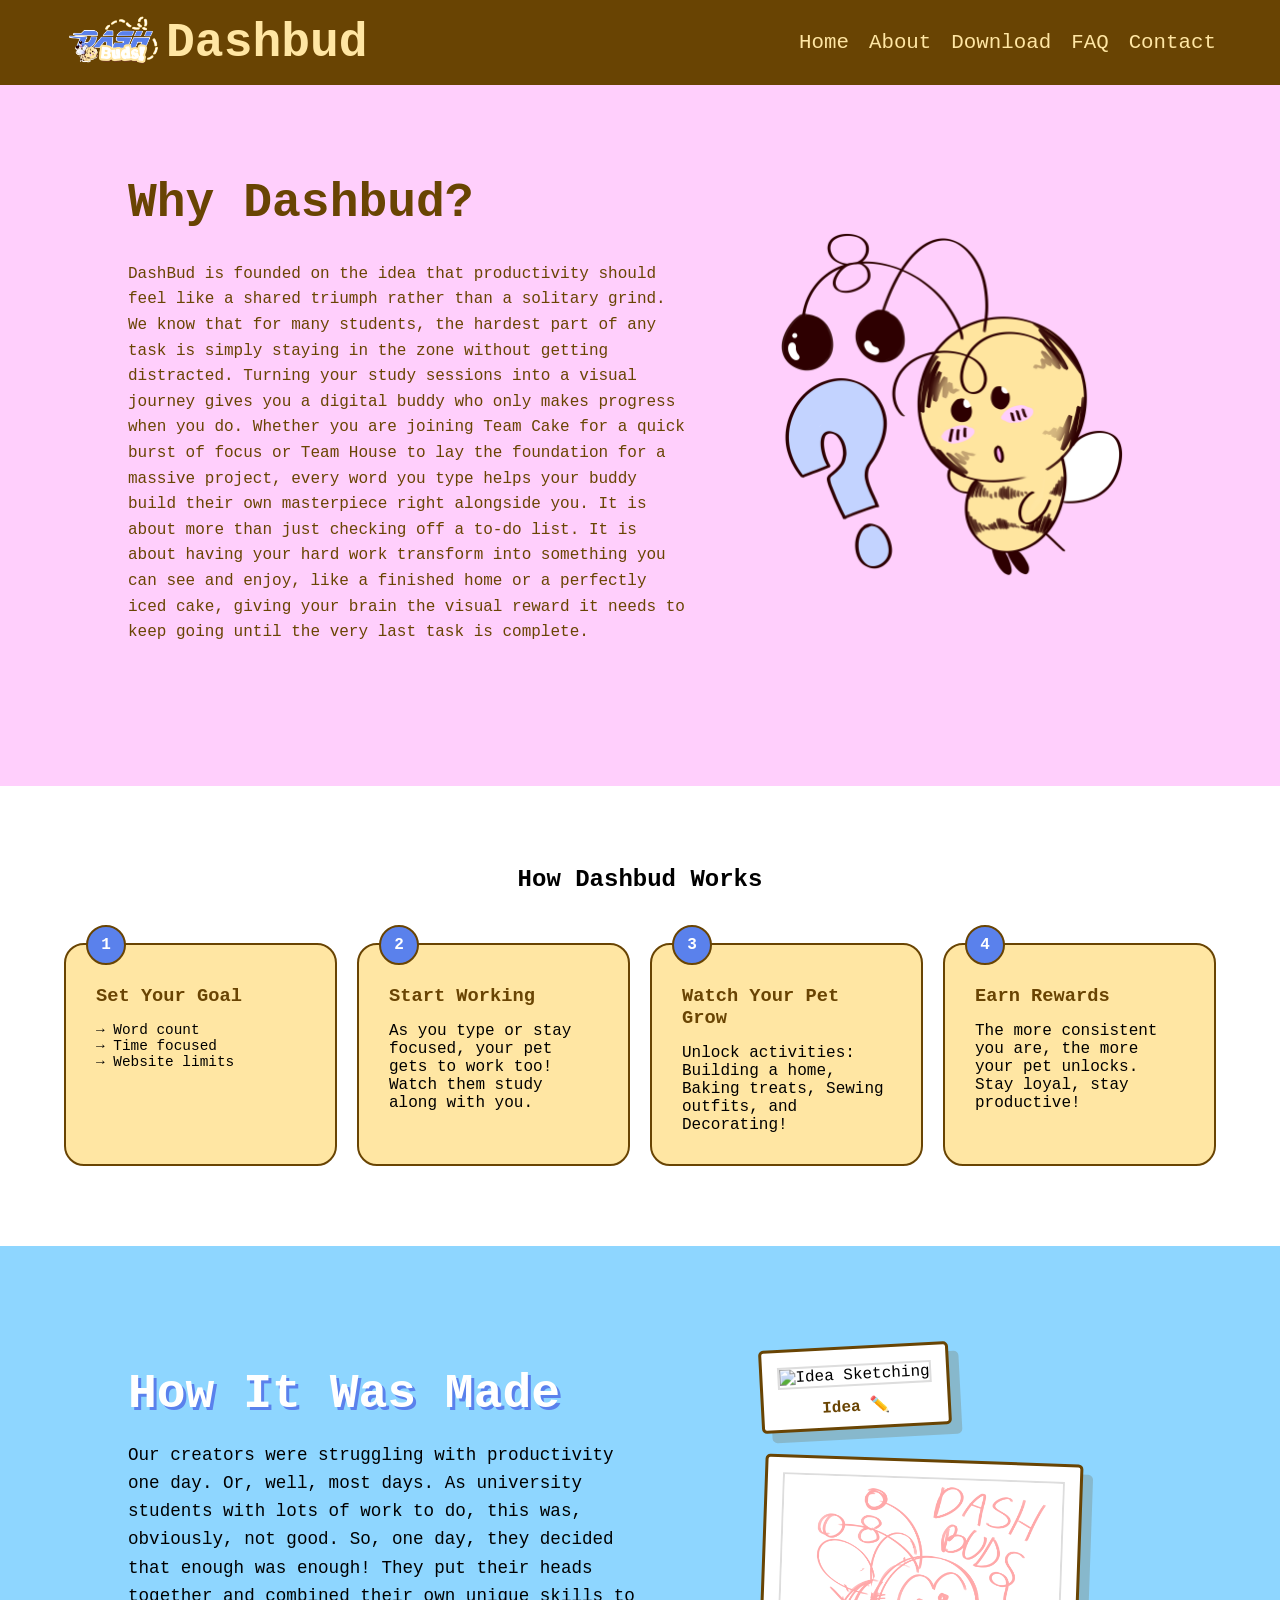
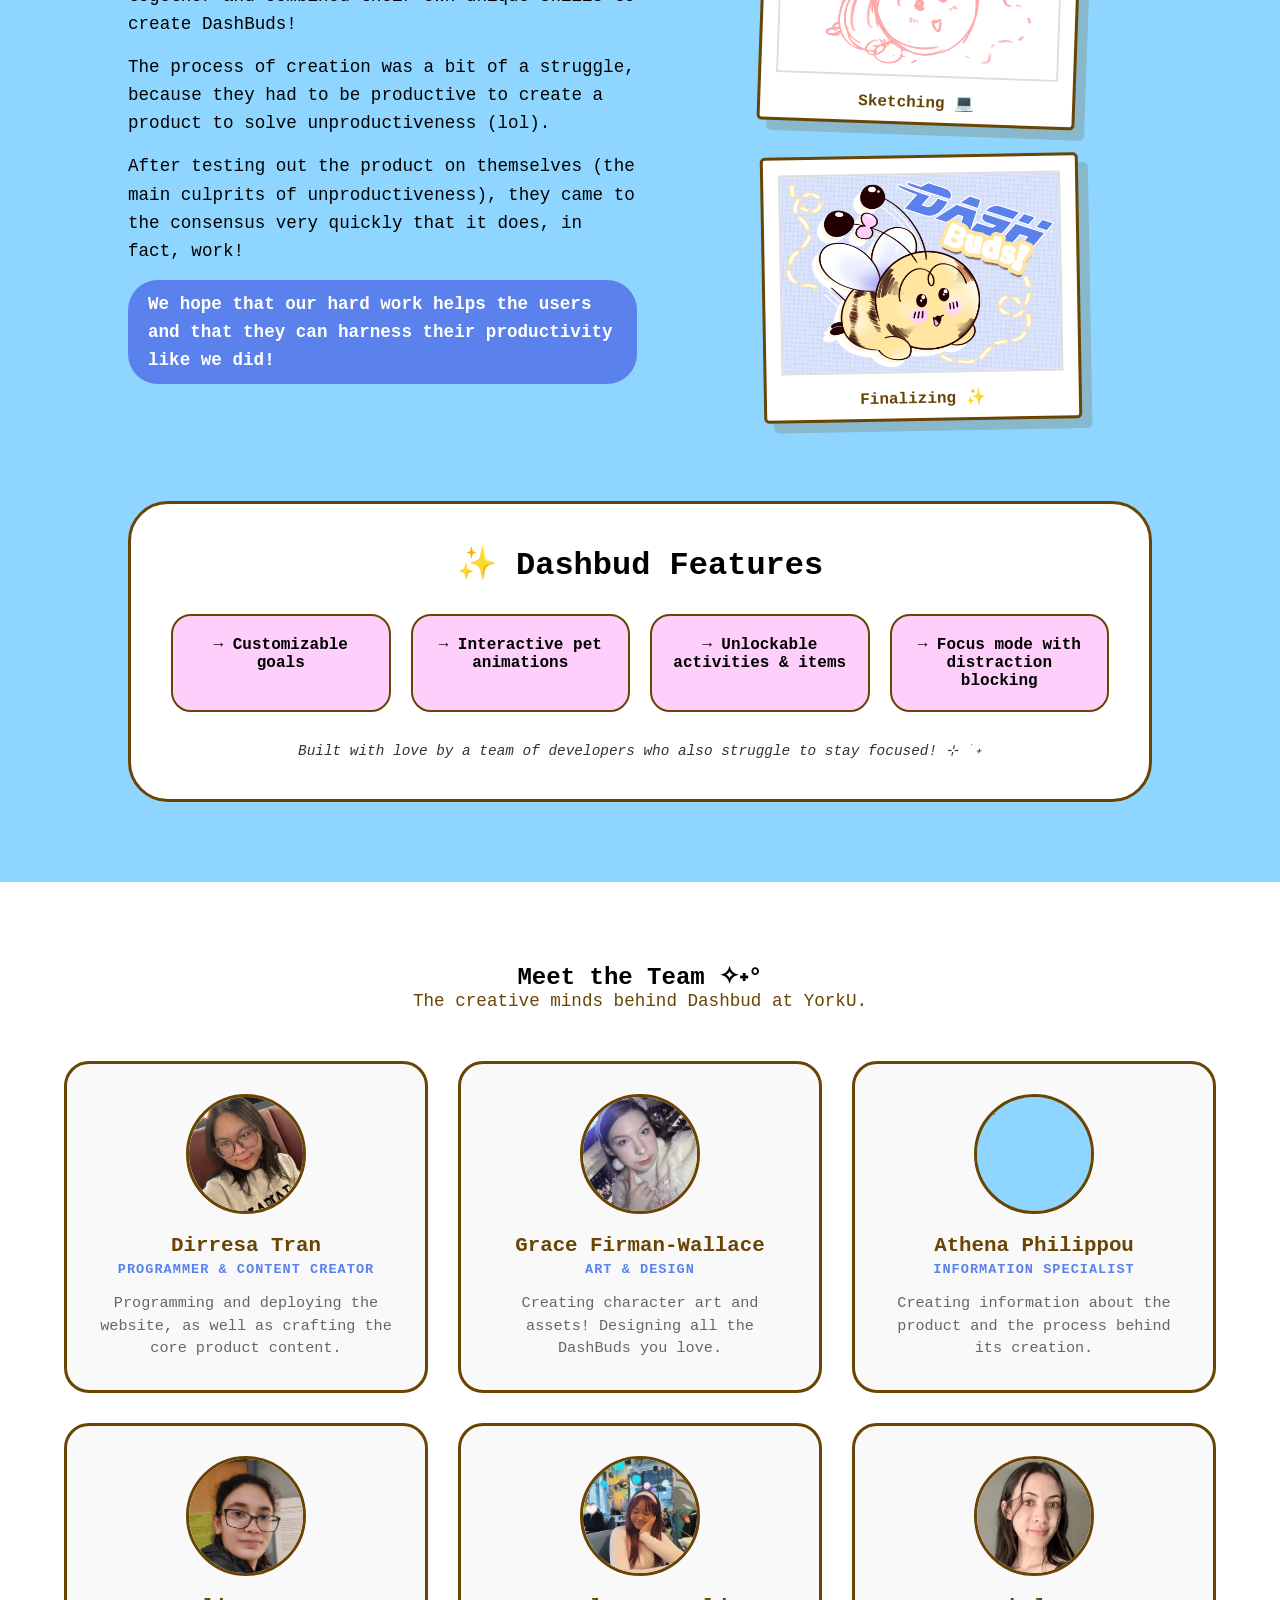
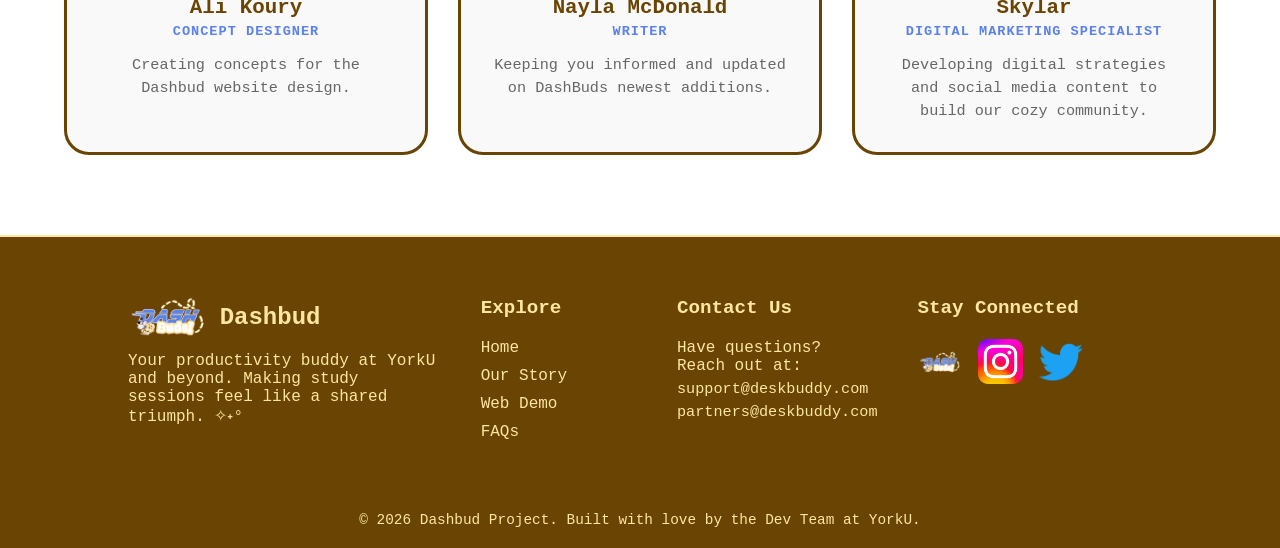
==== about.html @ 09f1fdd5 "Add files via upload" ====
<!DOCTYPE html>
<html lang="en">
<head>
    <meta charset="UTF-8">
    <meta name="viewport" content="width=device-width, initial-scale=1.0">
    <title>About Dashbud</title>
    <link rel="stylesheet" href="style.css">
</head>
<body>
    <div id="header"></div>

    <section class="about-hero">
        <div class="container about-flex">
            <div class="about-text">
                <h2>Why Dashbud?</h2>
                <p>DashBud is founded on the idea that productivity should feel like a shared triumph rather than a solitary grind. We know that for many students, the hardest part of any task is simply staying in the zone without getting distracted. Turning your study sessions into a visual journey gives you a digital buddy who only makes progress when you do. Whether you are joining Team Cake for a quick burst of focus or Team House to lay the foundation for a massive project, every word you type helps your buddy build their own masterpiece right alongside you. It is about more than just checking off a to-do list. It is about having your hard work transform into something you can see and enjoy, like a finished home or a perfectly iced cake, giving your brain the visual reward it needs to keep going until the very last task is complete.</p>
            </div>
            <div class="about-image">
                <div class="rect-photo"><img src="assets/DashBudsWhy.png"></div>
            </div>
        </div>
    </section>

    <section class="how-it-works">
        <h2 class="section-title">How Dashbud Works</h2>
        <div class="steps-grid">
            <div class="step-card">
                <div class="step-num">1</div>
                <h3>Set Your Goal</h3>
                <ul>
                    <li>→ Word count</li>
                    <li>→ Time focused</li>
                    <li>→ Website limits</li>
                </ul>
            </div>
            <div class="step-card">
                <div class="step-num">2</div>
                <h3>Start Working</h3>
                <p>As you type or stay focused, your pet gets to work too! Watch them study along with you.</p>
            </div>
            <div class="step-card">
                <div class="step-num">3</div>
                <h3>Watch Your Pet Grow</h3>
                <p>Unlock activities: Building a home, Baking treats, Sewing outfits, and Decorating!</p>
            </div>
            <div class="step-card">
                <div class="step-num">4</div>
                <h3>Earn Rewards</h3>
                <p>The more consistent you are, the more your pet unlocks. Stay loyal, stay productive!</p>
            </div>
        </div>
    </section>

    <section class="process-section">
        <div class="container">
            
            <div class="about-flex">
                <div class="process-story">
                    <h3>How It Was Made</h3>
                    <p>Our creators were struggling with productivity one day. Or, well, most days. As university students with lots of work to do, this was, obviously, not good. So, one day, they decided that enough was enough! They put their heads together and combined their own unique skills to create DashBuds!</p>
                    <p>The process of creation was a bit of a struggle, because they had to be productive to create a product to solve unproductiveness (lol).</p>
                    <p>After testing out the product on themselves (the main culprits of unproductiveness), they came to the consensus very quickly that it does, in fact, work!</p>
                    <p class="wish-note">We hope that our hard work helps the users and that they can harness their productivity like we did!</p>
                </div>

                <div class="about-image">
                    <div class="process-photo-stack">
                        <div class="photo-item polaroid-1">
                            <img src="assets/process1.png" alt="Idea Sketching">
                            <span class="caption">Idea ✏️</span>
                        </div>
                        <div class="photo-item polaroid-2">
                            <img src="assets/sketch.png" alt="Coding Session">
                            <span class="caption">Sketching 💻</span>
                        </div>
                        <div class="photo-item polaroid-3">
                            <img src="assets/main.png" alt="Team Testing">
                            <span class="caption">Finalizing ✨</span>
                        </div>
                    </div>
                </div>
            </div>

            <div class="features-box">
                <h3>✨ Dashbud Features</h3>
                <div class="features-grid">
                    <div class="feature-item">→ Customizable goals</div>
                    <div class="feature-item">→ Interactive pet animations</div>
                    <div class="feature-item">→ Unlockable activities & items</div>
                    <div class="feature-item">→ Focus mode with distraction blocking</div>
                </div>
                <p class="process-note">Built with love by a team of developers who also struggle to stay focused! ⊹ ࣪ ˖</p>
            </div>
        </div>
    </section>


    <section class="team-section">
        <div class="container">
            <h2 class="section-title">Meet the Team ✧˖°</h2>
            <p class="team-sub">The creative minds behind Dashbud at YorkU.</p>
            
            <div class="team-grid">
                <div class="team-card">
                    <div class="member-photo"><img src="assets/dirresa.png"></div>
                    <div class="member-info">
                        <h3>Dirresa Tran</h3>
                        <p class="role">Programmer & Content Creator</p>
                        <p class="desc">Programming and deploying the website, as well as crafting the core product content.</p>
                    </div>
                </div>
                <div class="team-card">
                    <div class="member-photo"><img src="assets/GraceBioPhoto.png"></div>
                    <div class="member-info">
                        <h3>Grace Firman-Wallace</h3>
                        <p class="role">Art & Design</p>
                        <p class="desc">Creating character art and assets! Designing all the DashBuds you love.</p>
                    </div>
                </div>
                <div class="team-card">
                    <div class="member-photo"><img src="assets/athena.jpg"></div>
                    <div class="member-info">
                        <h3>Athena Philippou</h3>
                        <p class="role">Information Specialist</p>
                        <p class="desc">Creating information about the product and the process behind its creation.</p>
                    </div>
                </div>
                <div class="team-card">
                    <div class="member-photo"><img src="assets/ali_photo1.png"></div>
                    <div class="member-info">
                        <h3>Ali Koury</h3>
                        <p class="role">Concept Designer</p>
                        <p class="desc">Creating concepts for the Dashbud website design.</p>
                    </div>
                </div>
                <div class="team-card">
                    <div class="member-photo"><img src="assets/naylaaaa.jpeg"></div>
                    <div class="member-info">
                        <h3>Nayla McDonald</h3>
                        <p class="role">Writer</p>
                        <p class="desc">Keeping you informed and updated on DashBuds newest additions.</p>
                    </div>
                </div>
                <div class="team-card">
                    <div class="member-photo"><img src="assets/SkylarBioPhoto.png"></div>
                    <div class="member-info">
                        <h3>Skylar</h3>
                        <p class="role">Digital Marketing Specialist</p>
                        <p class="desc">Developing digital strategies and social media content to build our cozy community. </p>
                    </div>
                </div>
                
            </div>
        </div>
    </section>

    <div id="footer"></div> <script src="include.js"></script>

    <script src="script.js"></script>
    <script src="include.js"></script>
</body>
</html>
---- style.css ----
* {
    margin: 0;
    padding: 0;
    box-sizing: border-box;
    font-family: "Courier New", sans-serif;
}

/* NAVBAR */
.navbar {
    width: 100%;
    background: #694403;
    padding: 15px 5%;
    display: flex;
    justify-content: space-between;
    align-items: center;
    flex-wrap: wrap;
}

.logo-text {
    text-decoration: none; 
    color: #ffe6a3; 
    font-size: clamp(1.5rem, 5vw, 3rem);
    font-weight: 700;
    flex: 1;
}

.logo-text:hover {
    color: #ffcffc;
}

.navbar nav {
    display: flex;
    flex-wrap: wrap;
}

.navbar nav a {
    margin-left: 20px;
    text-decoration: none;
    color: #ffe6a3;
    font-size: clamp(0.9rem, 2vw, 1.3rem);
    font-weight: 400;
    transition: 0.3s;
}

.navbar nav a:hover {
    color: #ffcffc;
    text-decoration: underline;
}

.logo img {
    height: 50px;
    width: auto;
    object-fit: contain;
}

/* HERO SECTION */
.hero {
    display: flex;
    justify-content: space-between;
    align-items: stretch;
    background: linear-gradient(135deg, #ffcffc, #8ed6ff);
    position: relative;
    padding: 0 100px 0 80px;
    height: 80vh;
    overflow: hidden;
}

.hero-text {
    display: flex;
    flex-direction: column;
    justify-content: center;
    max-width: 40%;
    color: #694403;
    z-index: 2;
}

.hero-text h1 {
    font-size: clamp(2.5rem, 6vw, 4rem);
    font-weight: 800;
    margin-bottom: 1rem;
    letter-spacing: 2px;
    text-shadow: 2px 2px 4px rgba(0, 0, 0, 0.1);
}

.hero-text .sub {
    color: #694403;
    font-size: 1rem;
    font-weight: 400;
    opacity: 0.9;
    line-height: 1.6;
}

.cta-btn {
    margin-top: 20px;
    padding: 12px 25px;
    background: #5a81ec;
    color: #fff;
    font-weight: 700;
    border: none;
    border-radius: 25px;
    cursor: pointer;
    font-size: 20px;
    width: fit-content;
    transition: 0.3s ease;
}

.cta-btn:hover {
    transform: scale(1.05);
    background: #ffe6a3;
    color: #694403;
}

.hero-image {
    display: flex;
    align-items: center;
    justify-content: flex-end;
    flex: 1;
    height: 100%;
}

.circle-photo {
    height: 100%;
    width: auto;
    -webkit-mask-image: linear-gradient(to right, transparent 0%, black 20%, black 80%, transparent 100%);
    mask-image: linear-gradient(to right, transparent 0%, black 20%, black 80%, transparent 100%);
}

.circle-photo img {
    height: 100%;
    width: auto;
    object-fit: contain;
    display: block;
}
/* FIX RIÊNG CHO MOBILE */
@media (max-width: 768px) {
    .hero-image {
        height: auto;
        margin-top: 20px;
    }
    
    .circle-photo {
        max-width: 300px; /* Trên mobile thì cho pet nhỏ lại xíu cho cân đối */
    }
}

/* USERS SECTION */
.users-section {
    padding: 60px 5%;
    background-color: #8ed6ff;
    text-align: center;
}

.carousel-container {
    position: relative;
    max-width: 850px;
    margin: 0 auto;
    display: flex;
    align-items: center;
    justify-content: center;
    gap: 30px;
}

.slider {
    width: 100%;
    min-height: 250px;
    display: flex;
    align-items: center;
}

.user-slide {
    display: none;
    width: 100%;
    animation: fadeIn 0.5s ease-in-out;
    flex-direction: row;
    align-items: center;
    gap: 30px;
}

.user-slide.active {
    display: flex;
}

.rect-photo {
    width: 200px;
    height: 200px;
    background: #fff;
    border-radius: 20px;
    display: flex;
    align-items: center;
    justify-content: center;
    box-shadow: 6px 6px 0px #ffcffc;
    flex-shrink: 0;
    overflow: hidden; /* Cắt bỏ phần ảnh thừa nếu to hơn khung */
    border: 2px solid #694403; /* Thêm viền nâu cho tông xuyệt tông với Dashbud */
}

.rect-photo img {
    width: 100%;
    height: 100%;
    object-fit: cover; /* Ảnh sẽ lấp đầy khung mà không bị móp méo */
    display: block;
}

.user-text {
    flex: 1;
    text-align: left;
}

.quote {
    font-size: 1.1rem;
    font-weight: 500;
    font-style: italic;
    color: #fff;
    line-height: 1.5;
    margin-bottom: 10px;
}

.user-name {
    font-weight: bold;
    font-size: 1.1rem;
    color: #694403;
}

.nav-btn {
    background: #5a81ec;
    border: 2px solid #fff;
    color: #fff;
    width: 40px;
    height: 40px;
    border-radius: 50%;
    cursor: pointer;
    font-size: 18px;
    transition: 0.2s;
    z-index: 10;
    flex-shrink: 0;
}

.nav-btn:hover {
    background: #ffe6a3;
    border-color: #694403;
    color: #694403;
}

@keyframes fadeIn {
    from { opacity: 0; transform: translateY(10px); }
    to { opacity: 1; transform: translateY(0); }
}

@media (max-width: 768px) {
    .carousel-container {
        gap: 10px;
    }
    
    .user-slide {
        flex-direction: column;
        text-align: center;
        gap: 20px;
    }

    .user-text {
        text-align: center;
    }

    .rect-photo {
        width: 150px;
        height: 150px;
    }

    .quote {
        font-size: 1rem;
    }
    
    .nav-btn {
        width: 35px;
        height: 35px;
        font-size: 14px;
    }
}

/* NEWS SECTION - CLEAN VERSION */
.news {
    padding: 80px 5%;
    background-color: #ffcffc;
    text-align: center;
}

.news h1{
    padding-bottom: 50px;
}

.news-grid {
    display: grid;
    grid-template-columns: repeat(auto-fit, minmax(300px, 1fr));
    gap: 30px;
    margin: 0 auto 50px;
    max-width: 1200px;
}

/* Sửa lỗi link */
.news-card-link {
    text-decoration: none;
    color: inherit;
    display: block;
}

.news-card {
    background: #fff;
    border-radius: 20px;
    overflow: hidden;
    transition: 0.3s ease;
    border: 2px solid #694403; /* Đồng bộ viền nâu Dashbud */
    display: flex;
    flex-direction: column;
    height: 100%;
}

.news-card:hover {
    transform: translateY(-10px);
    box-shadow: 10px 10px 0px rgba(105, 68, 3, 0.2);
}

/* Xử lý hình ảnh */
.news-img-placeholder {
    height: 200px;
    background: #ffe6a3;
    overflow: hidden;
    display: flex;
    align-items: center;
    justify-content: center;
}

.news-img-placeholder img {
    width: 100%;
    height: 100%;
    object-fit: cover; /* Giúp ảnh không bị móp méo */
    transition: 0.5s ease;
}

.news-card:hover .news-img-placeholder img {
    transform: scale(1.1);
}

.news-content {
    padding: 25px;
    text-align: left;
    flex-grow: 1;
}

.news-content h3 {
    color: #5a81ec;
    margin-bottom: 15px;
    font-size: 1.2rem;
    font-weight: 800;
}

.news-content p {
    font-size: 0.95rem;
    color: #694403;
    margin-bottom: 8px;
    line-height: 1.5;
}

.read-more {
    display: block;
    margin-top: 15px;
    font-weight: bold;
    color: #5a81ec;
    font-size: 0.9rem;
}

/* Button More News */
.news-btn {
    padding: 15px 45px;
    background: #5a81ec;
    border: 2px solid #fff;
    border-radius: 30px;
    cursor: pointer;
    transition: 0.3s;
    display: inline-block;
}

.news-btn a {
    color: white;
    text-decoration: none;
    font-size: 18px;
    font-weight: bold;
    display: block;
}

.news-btn:hover {
    background: #ffe6a3;
    border: 2px solid #694403;
    transform: scale(1.05);
}

.news-btn:hover a {
    color: #694403;
}

/* Sửa lại Global Responsive cho đồng bộ */
@media (max-width: 768px) {
    .news-grid {
        grid-template-columns: 1fr; /* 1 cột trên mobile */
    }
    
    .news-img-placeholder {
        height: 180px;
    }

    .section-title {
        font-size: 2rem;
    }
}
/* ABOUT PAGE SPECIFIC */
.about-hero {
    padding: 80px 10%;
    background-color: #ffcffc;
    color: #694403;
    /* Đảm bảo flex cân đối */
    display: flex;
    justify-content: center;
}

.about-text {
    flex: 1.5; /* Cho chữ rộng hơn một chút */
    line-height: 1.6;
}

.about-text h2 {
    font-size: 3rem;
    margin-bottom: 20px;
}
.about-hero .about-image {
    flex: 1;
    display: flex;
    justify-content: center;
}

/* Xóa bỏ mọi khung đồ của rect-photo chỉ riêng ở phần này */
.about-hero .rect-photo {
    width: 100%;       /* Cho phép nó to ra */
    height: auto;      /* Không cố định chiều cao 200px nữa */
    background: none;  /* Bỏ nền trắng */
    box-shadow: none;  /* Bỏ bóng đổ */
    border-radius: 0;  /* Bỏ bo góc */
    border: none;      /* Bỏ viền nếu có */
}

/* Làm cho tấm ảnh to lên */
.about-hero .rect-photo img {
    width: 100%;       /* To hết cỡ theo div mẹ */
    max-width: 550px;  /* Nhưng không quá 550px để tránh bị vỡ hình */
    height: auto;
    object-fit: contain;
}

.how-it-works {
    padding: 80px 5%;
    background-color: #fff;
    text-align: center;
}

.steps-grid {
    display: grid;
    grid-template-columns: repeat(auto-fit, minmax(220px, 1fr));
    gap: 20px;
    margin-top: 50px;
}

.step-card {
    background: #ffe6a3; 
    padding: 30px;
    border-radius: 20px;
    position: relative;
    border: 2px solid #694403;
    text-align: left;
}

.step-num {
    position: absolute;
    top: -20px;
    left: 20px;
    background: #5a81ec; 
    color: white;
    width: 40px;
    height: 40px;
    border-radius: 50%;
    display: flex;
    align-items: center;
    justify-content: center;
    font-weight: bold;
    border: 2px solid #694403;
}

.step-card h3 {
    margin-top: 10px;
    color: #694403;
    margin-bottom: 15px;
}

.step-card ul {
    list-style: none;
    font-size: 0.9rem;
}

.process-section {
    padding: 80px 10%;
    background-color: #8ed6ff;
    color: #000;
}

.about-flex {
    display: flex;
    align-items: center;
    gap: 50px;
    margin-bottom: 60px;
}

/* PROCESS */
.process-story {
    flex: 1.2;
    text-align: left;
}

.process-story h3 {
    font-size: 3rem;
    margin-bottom: 20px;
    color: #fff;
    text-shadow: 3px 3px #5a81ec;
}

.process-story p {
    line-height: 1.6;
    margin-bottom: 15px;
    font-size: 1.1rem;
}

.wish-note {
    font-weight: bold;
    color: #fff;
    background: #5a81ec;
    padding: 10px 20px;
    border-radius: 30px;
}

/* PROCESS PHOTO STACK (Cập nhật mới) */
.about-image {
    flex: 1;
    display: flex;
    justify-content: center;
    align-items: center;
    padding: 20px;
}

.process-photo-stack {
    display: flex;
    flex-direction: column; /* Xếp dọc */
    gap: 30px; /* Khoảng cách giữa các tấm hình */
    position: relative;
    width: 100%;
    max-width: 320px; /* Giới hạn độ rộng tổng thể */
}

/* Style chung cho hiệu ứng Polaroid */
.photo-item {
    background: #fff;
    padding: 15px 15px 40px 15px; /* Padding dưới dày hơn để ghi chú */
    border: 3px solid #694403;
    border-radius: 5px; /* Bo góc nhẹ */
    box-shadow: 10px 10px 0px rgba(105, 68, 3, 0.2); /* Bóng đổ mờ */
    transition: all 0.3s ease;
    position: relative;
}

.photo-item img {
    width: 100%;
    height: 200px; /* Cố định chiều cao ảnh */
    object-fit: cover; /* Cắt ảnh khớp khung */
    border: 2px solid #ddd;
}

.photo-item .caption {
    position: absolute;
    bottom: 10px;
    left: 0;
    width: 100%;
    text-align: center;
    font-weight: bold;
    color: #694403;
    font-size: 1rem;
    font-family: "Courier New", sans-serif; /* Dùng font đánh máy cho caption */
}

/* Hover effect: Nổi lên và đổi màu bóng đổ */
.photo-item:hover {
    transform: scale(1.05) rotate(0deg) !important; /* Về thẳng đứng khi hover */
    box-shadow: 10px 10px 0px #ffe6a3; /* Bóng đổ vàng của Dashbud */
    z-index: 10; /* Nổi lên trên */
}

/* Hiệu ứng xoay nhẹ và lệch góc để nhìn tự nhiên */
.polaroid-1 {
    transform: rotate(-3deg);
    align-self: flex-start; /* Lệch trái */
}

.polaroid-2 {
    transform: rotate(2deg);
    align-self: center; /* Ở giữa */
}

.polaroid-3 {
    transform: rotate(-1deg);
    align-self: flex-end; /* Lệch phải */
}

/* RESPONSIVE */
@media (max-width: 992px) {
    .about-image {
        margin-top: 40px;
        width: 100%;
    }
    .process-photo-stack {
        flex-direction: row; /* Trên mobile bóp nhỏ lại thì xếp ngang */
        justify-content: center;
        max-width: 100%;
        gap: 15px;
    }
    .photo-item {
        width: 30%; /* Mỗi tấm chiếm 30% chiều rộng */
        padding: 10px 10px 30px 10px;
    }
    .photo-item img {
        height: 120px; /* Giảm chiều cao ảnh trên mobile */
    }
    .polaroid-1, .polaroid-2, .polaroid-3 {
        transform: rotate(0deg); /* Bỏ xoay trên mobile cho gọn */
        align-self: auto;
    }
}

/* Features Styling */
.features-box {
    background: #fff;
    padding: 40px;
    border-radius: 40px;
    border: 3px solid #694403;
    text-align: center;
}

.features-box h3 {
    font-size: 2rem;
    margin-bottom: 30px;
}

.features-grid {
    display: grid;
    grid-template-columns: repeat(auto-fit, minmax(200px, 1fr));
    gap: 20px;
    margin-bottom: 30px;
}

.feature-item {
    background: #ffcffc;
    padding: 20px;
    border-radius: 20px;
    border: 2px solid #694403;
    font-weight: bold;
    transition: 0.3s;
}

.feature-item:hover {
    transform: scale(1.05);
    background: #ffe6a3;
}

.process-note {
    font-size: 0.9rem;
    font-style: italic;
    opacity: 0.8;
}

/* Responsive */
@media (max-width: 992px) {
    .about-flex {
        flex-direction: column;
        text-align: center;
    }
    .process-story { text-align: center; }
    .process-photo-frame { width: 280px; height: 280px; }
}

/* TEAM SECTION */
.team-section {
    padding: 80px 5%;
    background-color: #fff;
    text-align: center;
}

.team-sub {
    color: #694403;
    margin-bottom: 50px;
    font-size: 1.1rem;
}

.team-grid {
    display: grid;
    grid-template-columns: repeat(auto-fit, minmax(280px, 1fr));
    gap: 30px;
    max-width: 1200px;
    margin: 0 auto;
}

.team-card {
    background: #f9f9f9;
    border: 3px solid #694403;
    border-radius: 25px;
    padding: 30px;
    transition: all 0.3s ease;
    position: relative;
    overflow: hidden;
}

.team-card:hover {
    transform: translateY(-10px);
    background: #ffcffc; /* Đổi sang hồng khi hover */
    box-shadow: 10px 10px 0px #5a81ec; /* Bóng đổ xanh */
}

.member-photo {
    width: 120px;
    height: 120px;
    background: #8ed6ff;
    border-radius: 50%;
    margin: 0 auto 20px;
    display: flex;
    align-items: center;
    justify-content: center;
    border: 3px solid #694403;
    overflow: hidden; /* CỰC KỲ QUAN TRỌNG: Để ảnh không lòi ra ngoài vòng tròn */
}

.member-photo img {
    width: 100%;
    height: 100%;
    object-fit: cover; /* Giúp ảnh không bị móp méo */
    display: block;
}

.member-info h3 {
    color: #694403;
    margin-bottom: 5px;
    font-size: 1.3rem;
}

.member-info .role {
    color: #5a81ec;
    font-weight: bold;
    text-transform: uppercase;
    font-size: 0.85rem;
    letter-spacing: 1px;
    margin-bottom: 15px;
}

.member-info .desc {
    color: #666;
    font-size: 0.95rem;
    line-height: 1.5;
}

/* Responsive */
@media (max-width: 768px) {
    .team-grid {
        grid-template-columns: 1fr;
    }
}

/* Responsive About */
@media (max-width: 768px) {
    .about-flex {
        flex-direction: column;
        text-align: center;
    }
    .about-text h2 { font-size: 2rem; }
    .rect-photo { width: 100%; height: 250px; }
}

/* INSTRUCTIONS SECTION STYLES */
.ins-section {
    padding: 80px 5%;
    background-color: #8ed6ff; /* Blue background */
    min-height: 100vh;
    display: flex;
    justify-content: center;
}

.ins-container {
    max-width: 900px;
    width: 100%;
    text-align: center;
}

.ins-title {
    font-size: 3rem;
    color: #694403;
    margin-bottom: 40px;
    font-weight: 800;
}

/* Step Items */
.ins-steps {
    display: flex;
    flex-direction: column;
    gap: 20px;
    margin-bottom: 50px;
    align-items: center;
}

.ins-step-item {
    display: flex;
    align-items: center;
    gap: 20px;
    background: white;
    padding: 20px 30px;
    border-radius: 50px;
    width: 100%;
    max-width: 600px;
    border: 3px solid #694403;
    box-shadow: 8px 8px 0px #ffe6a3;
}

.ins-badge {
    background: #5a81ec;
    color: white;
    width: 40px;
    height: 40px;
    border-radius: 50%;
    display: flex;
    align-items: center;
    justify-content: center;
    font-weight: bold;
    font-size: 1.2rem;
    flex-shrink: 0;
    border: 2px solid #694403;
}

.ins-step-item p {
    color: #694403;
    font-size: 1.1rem;
    text-align: left;
}

/* Grid Buttons */
.ins-grid {
    display: grid;
    grid-template-columns: repeat(auto-fit, minmax(200px, 1fr));
    gap: 20px;
    margin-bottom: 60px;
}

.ins-card {
    background: #ffe6a3;
    padding: 20px;
    border-radius: 20px;
    text-decoration: none;
    color: #694403;
    font-weight: bold;
    font-size: 1.2rem;
    border: 3px solid #694403;
    transition: 0.3s ease;
}

.ins-card:hover {
    transform: translateY(-5px);
    background: white;
}

.ins-divider {
    height: 4px;
    background: repeating-linear-gradient(90deg, #694403, #694403 10px, transparent 10px, transparent 20px);
    margin: 40px auto;
    width: 80%;
    opacity: 0.3;
}

/* Demo Box */
.ins-demo-box {
    background: #ffcffc;
    padding: 50px 30px;
    border-radius: 30px;
    border: 3px solid #694403;
    box-shadow: 12px 12px 0px #694403;
}

.ins-demo-box h3 {
    font-size: 2.2rem;
    color: #694403;
    margin-bottom: 15px;
}

.ins-demo-box p {
    color: #694403;
    margin-bottom: 25px;
    font-size: 1.1rem;
}

.ins-cta-btn {
    display: inline-block;
    padding: 15px 35px;
    background: #5a81ec;
    color: white;
    text-decoration: none;
    border-radius: 30px;
    font-weight: bold;
    font-size: 1.2rem;
    border: 3px solid #694403;
    transition: 0.3s;
}

.ins-cta-btn:hover {
    background: #ffe6a3;
    color: #694403;
    transform: scale(1.05);
}

/* Responsive */
@media (max-width: 768px) {
    .ins-title { font-size: 2.2rem; }
    .ins-step-item { border-radius: 20px; padding: 15px; }
    .ins-badge { width: 30px; height: 30px; font-size: 1rem; }
    .ins-demo-box h3 { font-size: 1.8rem; }
}

/* PRODUCTIVITY BAR (CHO TRANG DASHBOARD) */
.progress-container {
    width: 100%;
    max-width: 500px;
    height: 30px;
    background: #eee;
    border-radius: 15px;
    margin: 20px auto;
    overflow: hidden;
    border: 2px solid #694403;
}

.progress-bar {
    height: 100%;
    width: 0%; /* JS sẽ điều khiển cái này */
    background: linear-gradient(to right, #ffb3ec, #5a81ec);
    transition: width 0.5s ease-in-out;
}

.character-selection {
    display: flex;
    justify-content: center;
    gap: 20px;
    margin-bottom: 30px;
}

.char-option {
    width: 80px;
    height: 80px;
    border-radius: 50%;
    background: #fff;
    cursor: pointer;
    border: 3px solid transparent;
    transition: 0.3s;
}

.char-option.selected {
    border-color: #5a81ec;
    transform: scale(1.2);
}

/* DASHBOARD STYLES */
.dashboard-container {
    max-width: 800px;
    margin: 50px auto;
    background: white;
    padding: 40px;
    border-radius: 30px;
    text-align: center;
    box-shadow: 15px 15px 0px #694403;
    border: 3px solid #694403;
}

.char-options {
    display: flex;
    justify-content: center;
    gap: 15px;
    margin: 20px 0;
}

.char-item {
    width: 60px;
    height: 60px;
    border-radius: 50%;
    background: #ffe6a3;
    display: flex;
    align-items: center;
    justify-content: center;
    cursor: pointer;
    border: 3px solid transparent;
    transition: 0.3s;
}

.char-item.active {
    border-color: #5a81ec;
    transform: scale(1.2);
    background: #8ed6ff;
}

.main-display {
    display: flex;
    flex-direction: column;
    align-items: center;
    gap: 20px;
    margin-top: 30px;
}

#mainPet {
    height: 200px;
    object-fit: contain;
}

.progress-container {
    width: 300px;
    height: 25px;
    background: #eee;
    border-radius: 20px;
    border: 2px solid #694403;
    overflow: hidden;
    margin: 10px 0;
}

.progress-bar {
    width: 0%;
    height: 100%;
    background: linear-gradient(to right, #ffb3ec, #5a81ec);
    transition: width 0.8s cubic-bezier(0.175, 0.885, 0.32, 1.275);
}

.input-group {
    display: flex;
    gap: 10px;
    margin-top: 20px;
}

.input-group input {
    padding: 10px;
    border-radius: 10px;
    border: 2px solid #ddd;
    outline: none;
}


/* FAQ SECTION STYLES */
.faq-section {
    padding: 100px 5%;
    display: flex;
    justify-content: center;
    min-height: 100vh;
}

.faq-container {
    max-width: 800px;
    width: 100%;
}

.faq-title {
    font-size: 3rem;
    color: #694403;
    text-align: center;
    margin-bottom: 50px;
    font-weight: 800;
}

.faq-list {
    display: flex;
    flex-direction: column;
    gap: 20px;
}

/* Style cho từng mục FAQ */
.faq-item {
    background: white;
    border: 3px solid #694403;
    border-radius: 20px;
    overflow: hidden;
    box-shadow: 8px 8px 0px #ffcffc; /* Đổ bóng màu hồng cute */
    transition: transform 0.2s ease;
}

.faq-item:hover {
    transform: translateY(-3px);
}

/* Phần câu hỏi (Cái thanh bấm vào) */
summary {
    padding: 25px;
    font-size: 1.3rem;
    font-weight: bold;
    color: #694403;
    cursor: pointer;
    list-style: none; /* Bỏ dấu mũi tên mặc định của trình duyệt */
    position: relative;
    display: flex;
    justify-content: space-between;
    align-items: center;
}

/* Tạo dấu + giả để làm mũi tên cho đẹp */
summary::after {
    content: '▼';
    font-size: 1rem;
    transition: transform 0.3s;
    color: #5a81ec;
}

/* Khi mở ra thì xoay mũi tên */
details[open] summary::after {
    transform: rotate(180deg);
}

/* Phần câu trả lời */
.faq-answer {
    padding: 0 25px 25px 25px;
    color: #333;
    line-height: 1.6;
    font-size: 1.1rem;
    animation: slideDown 0.3s ease-out;
}

.faq-footer {
    margin-top: 60px;
    text-align: center;
    background: #694403;
    padding: 40px;
    border-radius: 30px;
    color: #ffe6a3;
}

.faq-footer p {
    margin-bottom: 20px;
    font-size: 1.2rem;
}

/* Hiệu ứng mượt khi mở câu trả lời */
@keyframes slideDown {
    from { opacity: 0; transform: translateY(-10px); }
    to { opacity: 1; transform: translateY(0); }
}

/* Responsive */
@media (max-width: 768px) {
    .faq-title { font-size: 2.2rem; }
    summary { font-size: 1.1rem; padding: 20px; }
    .faq-answer { font-size: 1rem; }
}



/* CONTACT PAGE STYLES */
.contact-section {
    padding: 80px 5%;
    display: flex;
    justify-content: center;
    min-height: 100vh;
}

.contact-container {
    max-width: 1100px;
    width: 100%;
}

.contact-title {
    font-size: 3rem;
    color: #694403;
    text-align: center;
    margin-bottom: 40px;
    font-weight: 800;
}

.contact-wrapper {
    display: grid;
    grid-template-columns: 1fr 1fr;
    gap: 40px;
    background: white;
    padding: 40px;
    border-radius: 30px;
    border: 3px solid #694403;
    box-shadow: 15px 15px 0px #ffe6a3;
}

/* Cột bên trái */
.contact-info h3 {
    color: #5a81ec;
    margin-bottom: 10px;
    font-size: 1.2rem;
}

.email-box {
    margin-bottom: 30px;
    display: flex;
    flex-direction: column;
    gap: 20px;
}

.email-item a {
    color: #694403;
    text-decoration: none;
    font-weight: bold;
    font-size: 1.1rem;
}

.email-item a:hover {
    text-decoration: underline;
}
.social-links-contact {
    margin: 25px 0;
    padding: 20px;
    background: rgba(255, 255, 255, 0.5); 
    border-radius: 15px;
    border: 2px dashed #694403; 
}

.social-links-contact h3 {
    font-size: 1.2rem;
    color: #694403;
    margin-bottom: 15px;
}

.social-icon-wrapper {
    display: flex;
    gap: 20px;
}

.social-item {
    display: flex;
    align-items: center;
    gap: 10px;
    text-decoration: none;
    color: #694403;
    font-weight: bold;
    padding: 10px 15px;
    background: #fff;
    border: 2px solid #694403;
    border-radius: 12px;
    transition: 0.3s;
}

.social-item img {
    width: 24px;
    height: 24px;
    object-fit: contain;
}

.social-item:hover {
    transform: translateY(-3px);
    background: #ffe6a3; /* Đổi sang màu vàng đặc trưng khi hover */
    box-shadow: 4px 4px 0px #694403;
}

/* Responsive cho mobile */
@media (max-width: 600px) {
    .social-icon-wrapper {
        flex-direction: column;
        gap: 10px;
    }
}

/* Form Styles */
.contact-form {
    display: flex;
    flex-direction: column;
    gap: 15px;
}

.contact-form input, 
.contact-form textarea {
    padding: 15px;
    border-radius: 15px;
    border: 2px solid #ddd;
    font-family: inherit;
    outline: none;
    transition: border-color 0.3s;
}

.contact-form input:focus, 
.contact-form textarea:focus {
    border-color: #ffcffc;
}

/* Cột bên phải (Map) */
.contact-map h3 {
    margin-bottom: 20px;
    color: #694403;
}

.map-frame {
    border-radius: 100px;
    overflow: hidden;
    border: 3px solid #694403;
    height: 90%;
}

/* Responsive */
@media (max-width: 900px) {
    .contact-wrapper {
        grid-template-columns: 1fr;
    }
    .contact-title { font-size: 2.2rem; }
    .map-frame { height: 300px; }
}

/* FOOTER STYLES */
.footer-container {
    background-color: #694403; /* Hoặc màu nền bạn muốn */
    padding: 60px 10% 20px;
    border-top: 2px solid #ffe6a3;
    color: #ffe6a3;
}

.footer-content {
    display: grid;
    grid-template-columns: 2fr 1fr 1fr 1.5fr; /* Chia cột cân đối */
    gap: 40px;
    margin-bottom: 40px;
}

.footer-section h4 {
    margin-bottom: 20px;
    font-size: 1.2rem;
    font-weight: bold;
}

/* Logo & Brand */
.footer-logo {
    display: flex;
    align-items: center;
    gap: 10px;
    margin-bottom: 15px;
}

.footer-logo img {
    height: 40px;
}

.footer-logo span {
    font-size: 1.5rem;
    font-weight: bold;
}

/* Links & Contact */
.footer-links ul {
    list-style: none;
    padding: 0;
}

.footer-links ul li {
    margin-bottom: 10px;
}

.footer-links a, .email-link {
    text-decoration: none;
    color: #ffe6a3;
    transition: 0.3s;
    display: block;
}

.footer-links a:hover, .email-link:hover {
    color: #fff;
    padding-left: 5px;
}

.email-link {
    margin-top: 5px;
    font-size: 0.95rem;
}

/* SOCIAL ICONS SETTING */
.social-icons {
    display: flex;
    gap: 15px;
}

.social-btn {
    width: 45px;
    height: 45px;
    display: flex;
    align-items: center;
    justify-content: center;
    transition: 0.3s ease;
    overflow: hidden;
}

.social-btn img {
    width: 45px; /* Size icon bên trong khung */
    height: 45px;
    object-fit: contain;
}

.social-btn:hover {
    transform: translateY(-5px);
}

/* Bottom Footer */
.footer-bottom {
    text-align: center;
    padding-top: 20px;
    border-top: 1px solid rgba(105, 68, 3, 0.1);
    font-size: 0.9rem;
}

/* Mobile Responsive */
@media (max-width: 992px) {
    .footer-content {
        grid-template-columns: 1fr 1fr;
    }
}

@media (max-width: 600px) {
    .footer-content {
        grid-template-columns: 1fr;
        text-align: center;
    }
    .footer-logo, .social-icons {
        justify-content: center;
    }
}
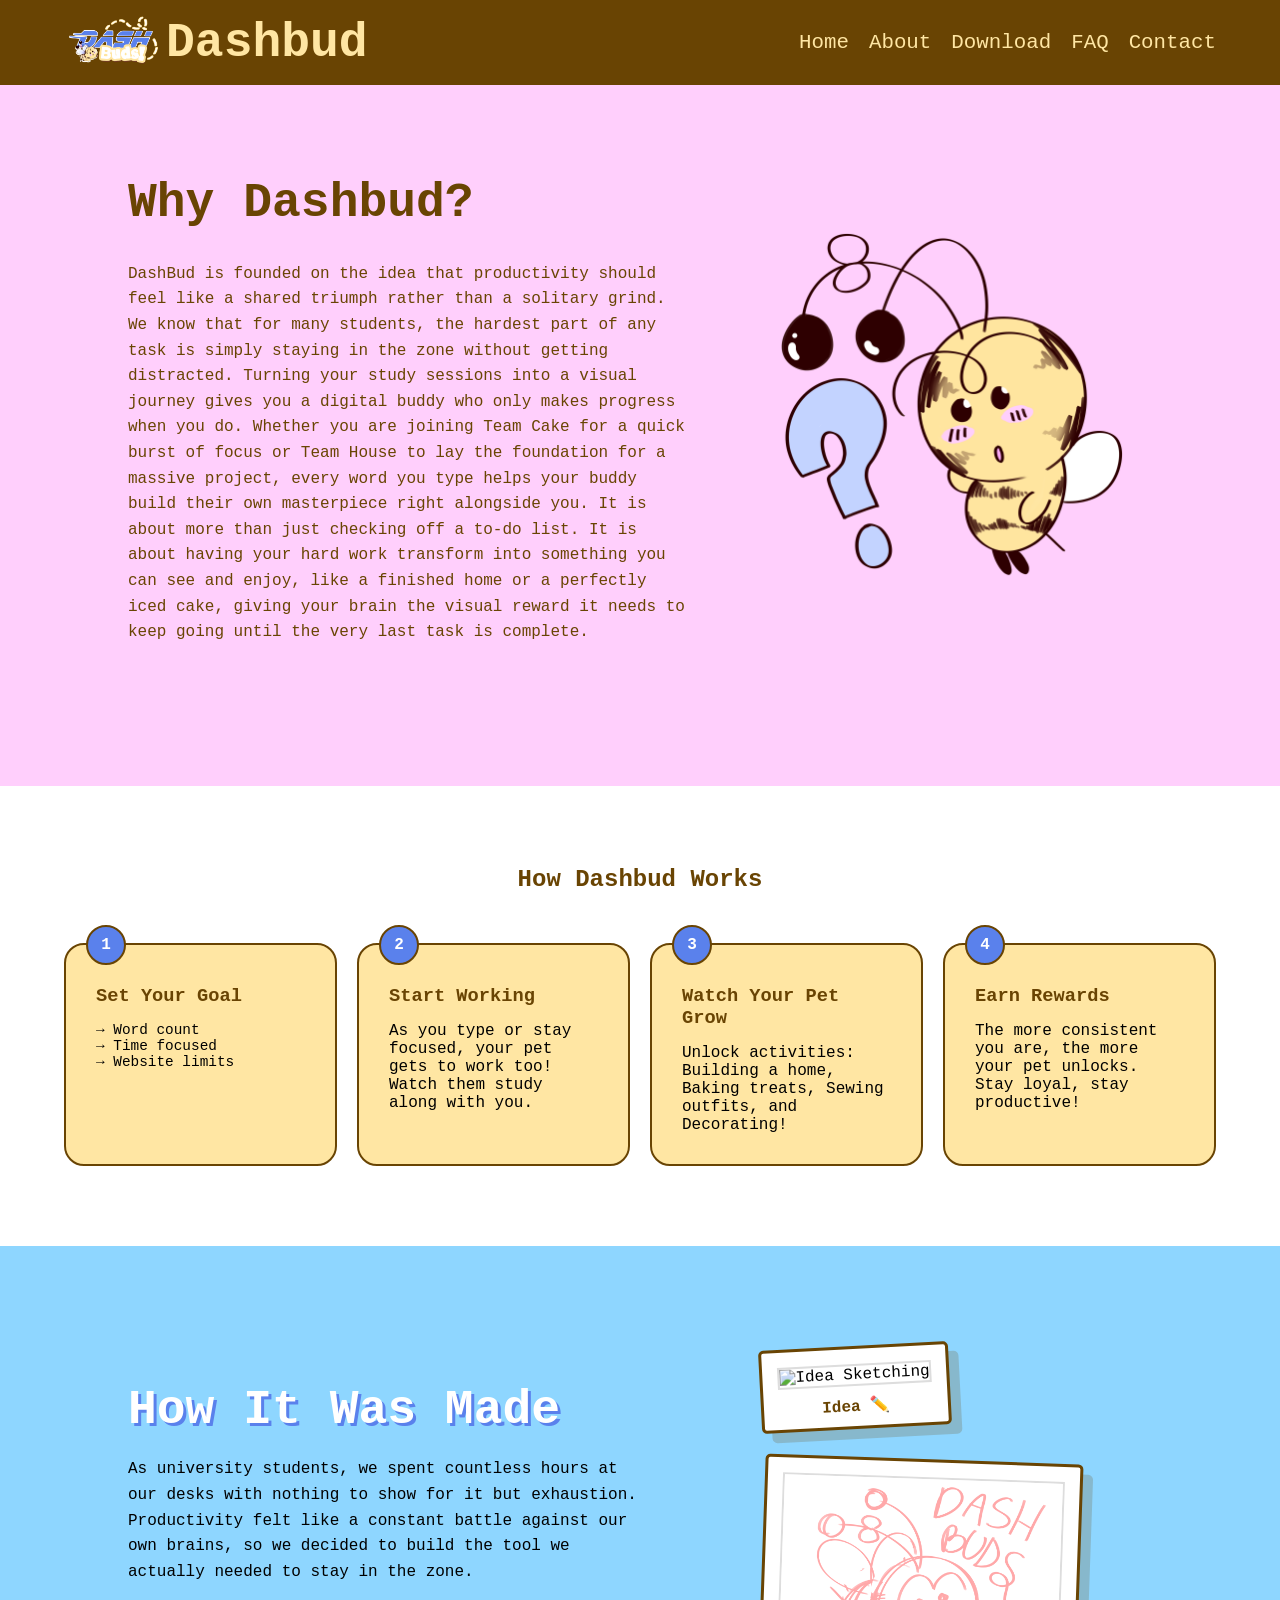
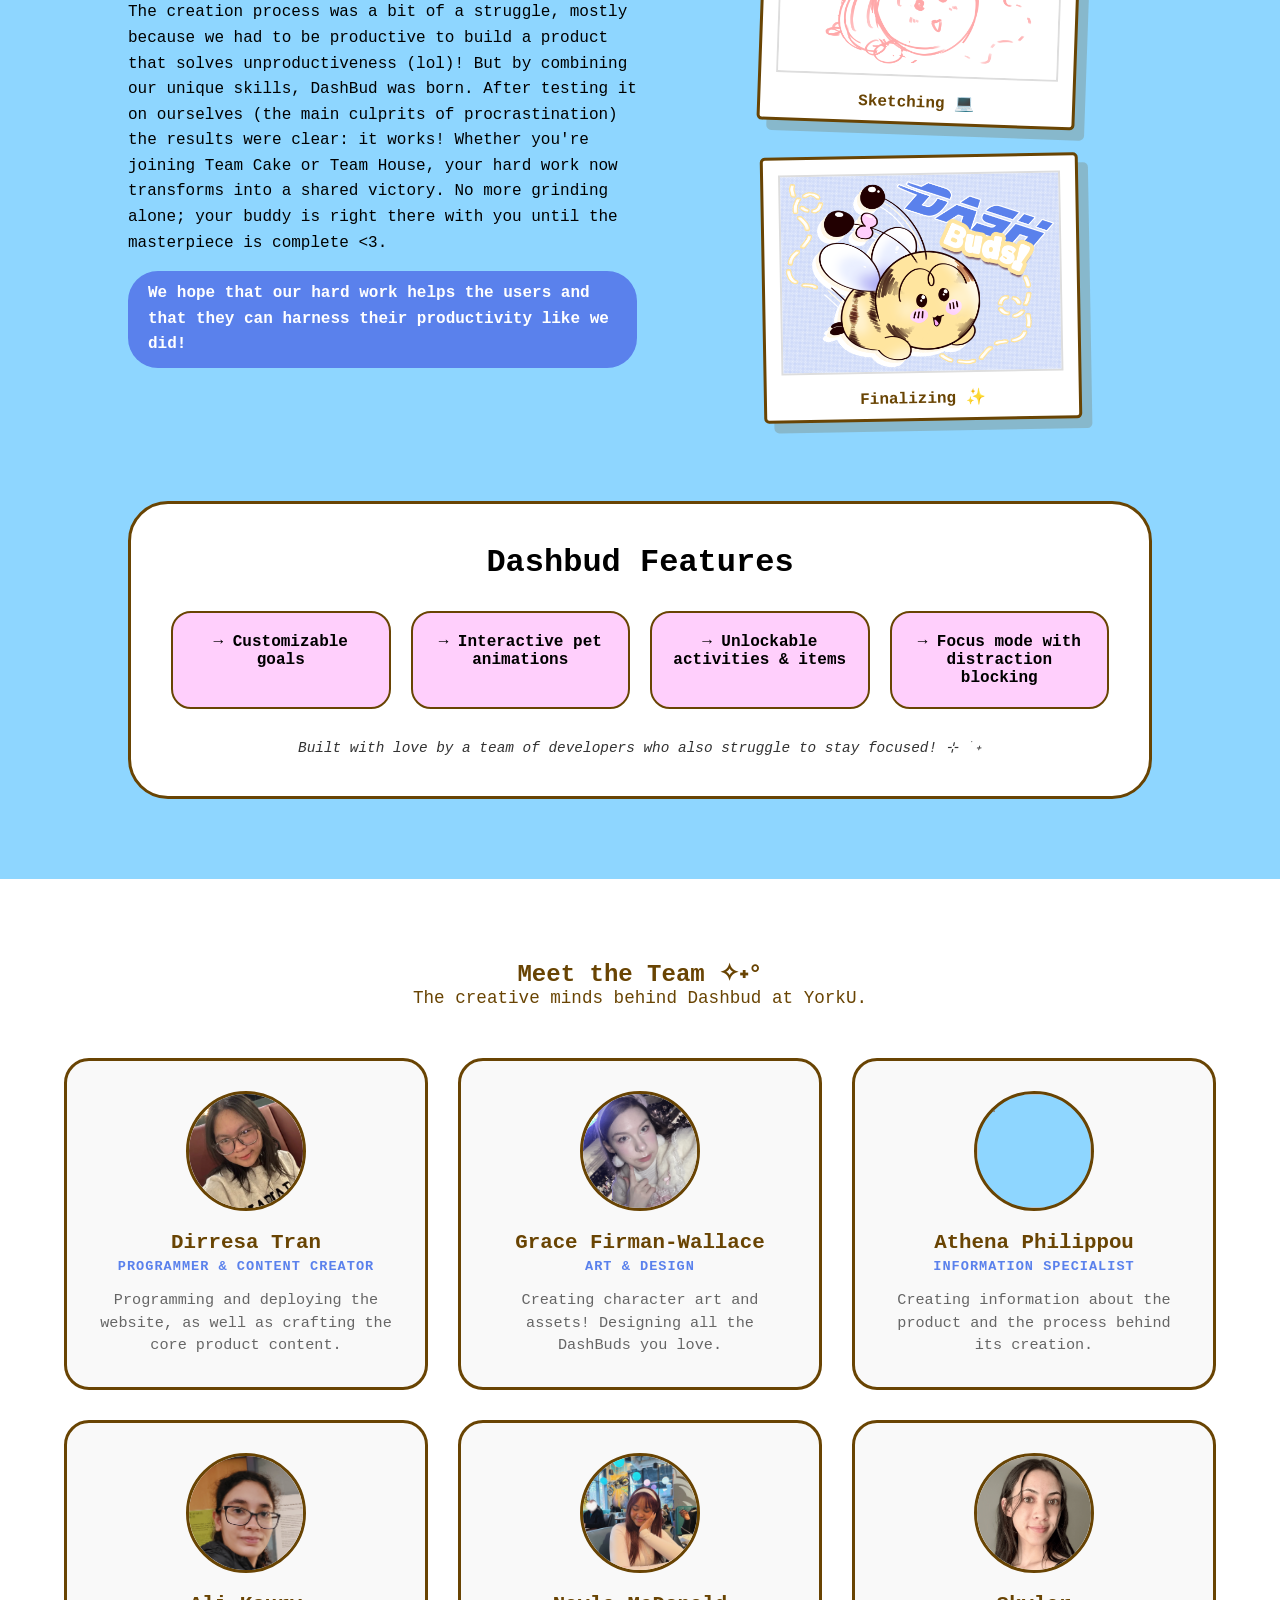
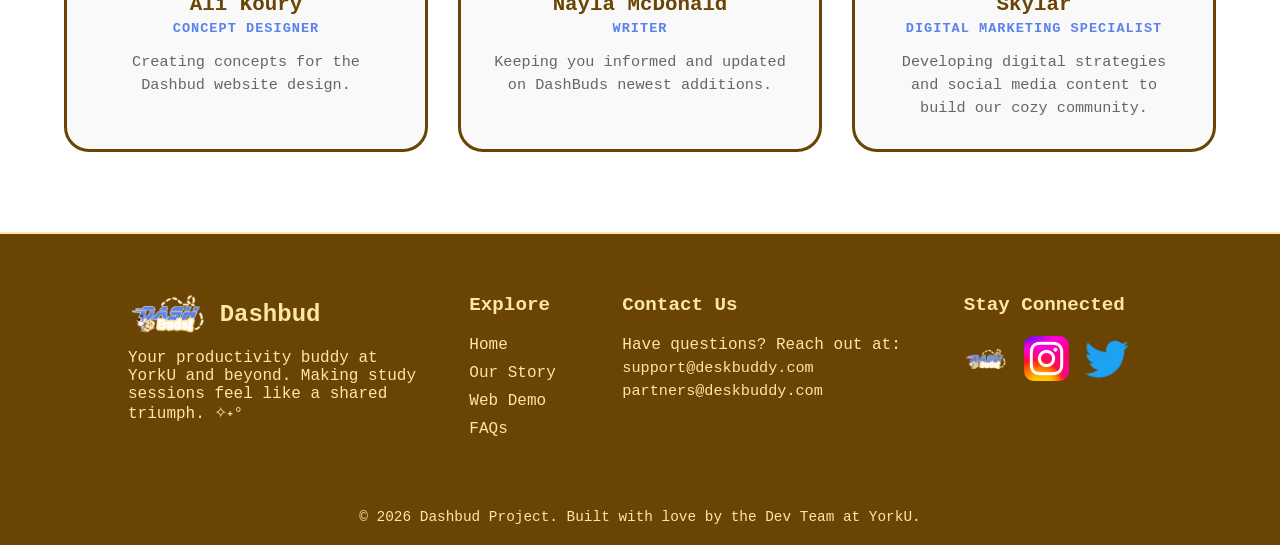
==== commit ea3b533a: "Add files via upload" ====
--- a/about.html
+++ b/about.html
@@ -3,7 +3,7 @@
 <head>
     <meta charset="UTF-8">
     <meta name="viewport" content="width=device-width, initial-scale=1.0">
-    <title>About Dashbud</title>
+    <title>About - Dashbud</title>
     <link rel="stylesheet" href="style.css">
 </head>
 <body>
@@ -22,7 +22,7 @@
     </section>
 
     <section class="how-it-works">
-        <h2 class="section-title">How Dashbud Works</h2>
+        <h1 class="section-title">How Dashbud Works</h1>
         <div class="steps-grid">
             <div class="step-card">
                 <div class="step-num">1</div>
@@ -57,9 +57,8 @@
             <div class="about-flex">
                 <div class="process-story">
                     <h3>How It Was Made</h3>
-                    <p>Our creators were struggling with productivity one day. Or, well, most days. As university students with lots of work to do, this was, obviously, not good. So, one day, they decided that enough was enough! They put their heads together and combined their own unique skills to create DashBuds!</p>
-                    <p>The process of creation was a bit of a struggle, because they had to be productive to create a product to solve unproductiveness (lol).</p>
-                    <p>After testing out the product on themselves (the main culprits of unproductiveness), they came to the consensus very quickly that it does, in fact, work!</p>
+                    <p>As university students, we spent countless hours at our desks with nothing to show for it but exhaustion. Productivity felt like a constant battle against our own brains, so we decided to build the tool we actually needed to stay in the zone.</p>
+                    <p>The creation process was a bit of a struggle, mostly because we had to be productive to build a product that solves unproductiveness (lol)! But by combining our unique skills, DashBud was born. After testing it on ourselves (the main culprits of procrastination) the results were clear: it works! Whether you're joining Team Cake or Team House, your hard work now transforms into a shared victory. No more grinding alone; your buddy is right there with you until the masterpiece is complete <3.</p>
                     <p class="wish-note">We hope that our hard work helps the users and that they can harness their productivity like we did!</p>
                 </div>
 
@@ -82,7 +81,7 @@
             </div>
 
             <div class="features-box">
-                <h3>✨ Dashbud Features</h3>
+                <h3>Dashbud Features</h3>
                 <div class="features-grid">
                     <div class="feature-item">→ Customizable goals</div>
                     <div class="feature-item">→ Interactive pet animations</div>
@@ -97,7 +96,7 @@
 
     <section class="team-section">
         <div class="container">
-            <h2 class="section-title">Meet the Team ✧˖°</h2>
+            <h1 class="section-title">Meet the Team ✧˖°</h1>
             <p class="team-sub">The creative minds behind Dashbud at YorkU.</p>
             
             <div class="team-grid">
--- a/style.css
+++ b/style.css
@@ -3,6 +3,10 @@
     padding: 0;
     box-sizing: border-box;
     font-family: "Courier New", sans-serif;
+}
+
+.section-title{
+    color: #694403;
 }
 
 /* NAVBAR */
@@ -44,7 +48,6 @@
 
 .navbar nav a:hover {
     color: #ffcffc;
-    text-decoration: underline;
 }
 
 .logo img {
@@ -131,15 +134,94 @@
     object-fit: contain;
     display: block;
 }
-/* FIX RIÊNG CHO MOBILE */
+/* FIX RESPONSIVE CHO MOBILE */
 @media (max-width: 768px) {
+    .hero {
+        flex-direction: column; /* Chữ trên, hình dưới */
+        height: auto; /* Bỏ cố định 80vh để không bị tràn */
+        padding: 60px 20px; /* Giảm padding cho đỡ chật */
+        text-align: center;
+        align-items: center;
+        justify-content: center;
+    }
+
+    .hero-text {
+        max-width: 100%; /* Chữ chiếm hết chiều ngang */
+        margin-bottom: 40px;
+        align-items: center; /* Căn giữa button */
+    }
+
     .hero-image {
-        height: auto;
-        margin-top: 20px;
-    }
-    
+        width: 100%;
+        height: auto; /* Quan trọng: Bỏ height 100% */
+        justify-content: center;
+        flex: none;
+    }
+
     .circle-photo {
-        max-width: 300px; /* Trên mobile thì cho pet nhỏ lại xíu cho cân đối */
+        width: 80%; /* Chiếm 80% chiều rộng màn hình điện thoại */
+        max-width: 350px; /* Không được to quá 350px */
+        height: auto; /* Để chiều cao tự nhảy theo chiều rộng */
+        mask-image: none; /* Tắt mask trên mobile nhìn cho rõ con pet */
+        -webkit-mask-image: none;
+    }
+
+    .circle-photo img {
+        width: 100%; /* Ép ảnh chạy theo chiều rộng của div mẹ */
+        height: auto; /* Bỏ height 100% cũ */
+        object-fit: contain;
+    }
+}
+
+/* VIDEO SHOWCASE SECTION */
+.video-showcase {
+    padding: 80px 5%;
+    background-color: #fff; /* Nền trắng để nổi bật trên nền hồng của News */
+    text-align: center;
+}
+
+.video-subtitle {
+    color: #694403;
+    margin: 15px 0px;
+    font-size: 1.1rem;
+}
+
+.video-wrapper {
+    position: relative;
+    max-width: 900px;
+    margin: 0 auto;
+    padding: 20px;
+}
+
+.video-screen {
+    background: #8ed6ff; /* Màu viền ngoài */
+    padding: 15px;
+    border-radius: 30px;
+    border: 4px solid #ffcffc;
+    box-shadow: 15px 15px 0px #ffe6a3; /* Bóng đổ xanh dương đặc trưng */
+    overflow: hidden;
+    line-height: 0; /* Khử khoảng cách thừa dưới video */
+}
+
+.video-screen video {
+    width: 100%;
+    border-radius: 15px;
+    display: block;
+}
+
+@keyframes float {
+    0%, 100% { transform: translateY(0); }
+    50% { transform: translateY(-15px); }
+}
+
+/* Responsive cho điện thoại */
+@media (max-width: 768px) {
+    .video-screen {
+        padding: 8px;
+        box-shadow: 8px 8px 0px #8ed6ff;
+    }
+    .video-showcase {
+        padding: 50px 5%;
     }
 }
 
@@ -532,7 +614,7 @@
 .process-story p {
     line-height: 1.6;
     margin-bottom: 15px;
-    font-size: 1.1rem;
+    /* font-size: 1.1rem; */
 }
 
 .wish-note {
@@ -860,21 +942,36 @@
 
 .ins-card {
     background: #ffe6a3;
-    padding: 20px;
+    padding: 15px 25px; /* Giảm padding một chút cho gọn */
     border-radius: 20px;
     text-decoration: none;
     color: #694403;
     font-weight: bold;
-    font-size: 1.2rem;
+    font-size: 1.1rem;
     border: 3px solid #694403;
     transition: 0.3s ease;
+    
+    /* CĂN CHỈNH LOGO VÀ CHỮ */
+    display: flex;
+    align-items: center;
+    justify-content: center; /* Căn giữa nội dung */
+    gap: 12px; /* Khoảng cách giữa logo và chữ */
+}
+
+/* ĐÂY LÀ PHẦN KHỐNG CHẾ SIZE LOGO */
+.ins-card img {
+    width: 30px;  /* Bạn có thể chỉnh 25px hoặc 35px tùy ý */
+    height: 30px;
+    object-fit: contain; /* Giữ đúng tỷ lệ logo không bị méo */
 }
 
 .ins-card:hover {
     transform: translateY(-5px);
     background: white;
-}
-
+    box-shadow: 6px 6px 0px #694403; /* Thêm bóng đổ cho vibe Dashbud */
+}
+
+/* Divider cho xinh */
 .ins-divider {
     height: 4px;
     background: repeating-linear-gradient(90deg, #694403, #694403 10px, transparent 10px, transparent 20px);
@@ -1141,7 +1238,7 @@
 }
 
 .faq-footer p {
-    margin-bottom: 20px;
+    margin-bottom: 40px;
     font-size: 1.2rem;
 }
 
@@ -1323,7 +1420,7 @@
 
 .footer-content {
     display: grid;
-    grid-template-columns: 2fr 1fr 1fr 1.5fr; /* Chia cột cân đối */
+    grid-template-columns: 2fr 0.75fr 2fr 1.25fr; 
     gap: 40px;
     margin-bottom: 40px;
 }
@@ -1369,7 +1466,7 @@
 }
 
 .footer-links a:hover, .email-link:hover {
-    color: #fff;
+    color: #ffcffc;
     padding-left: 5px;
 }
 
